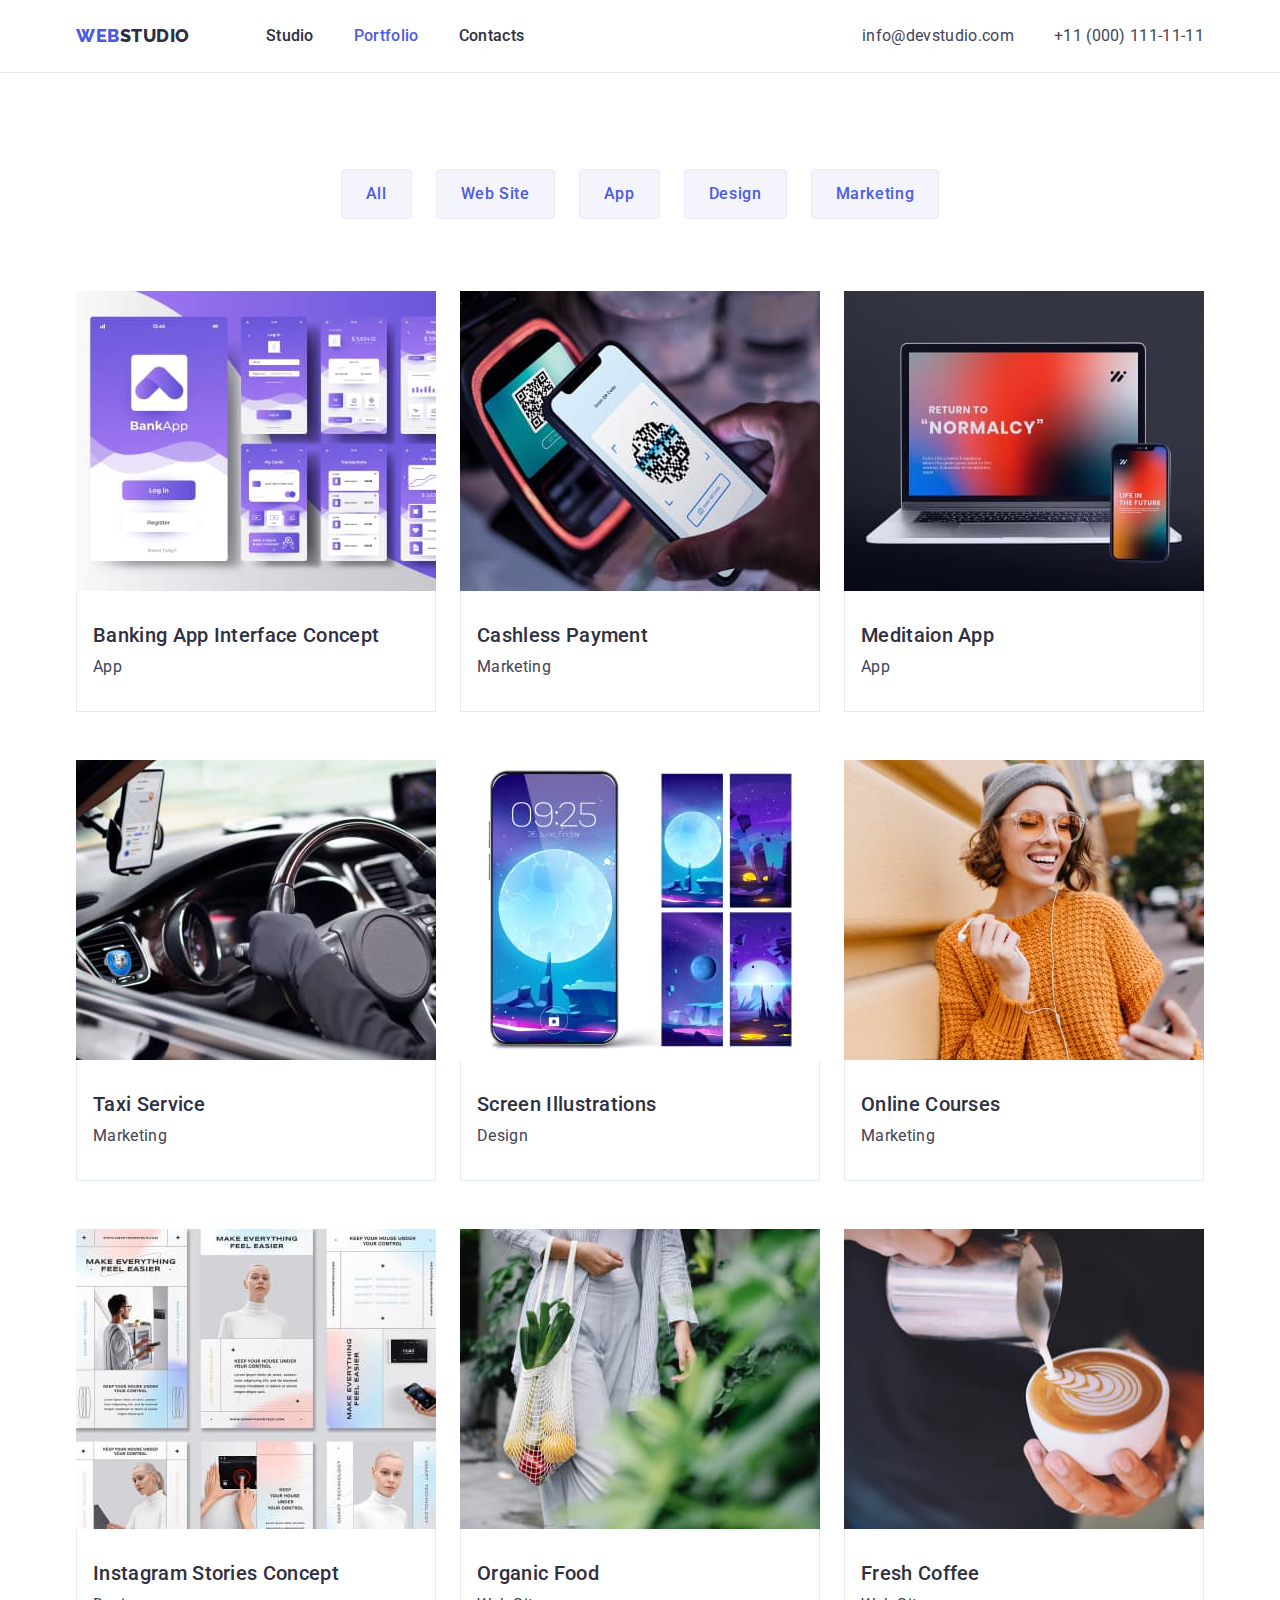
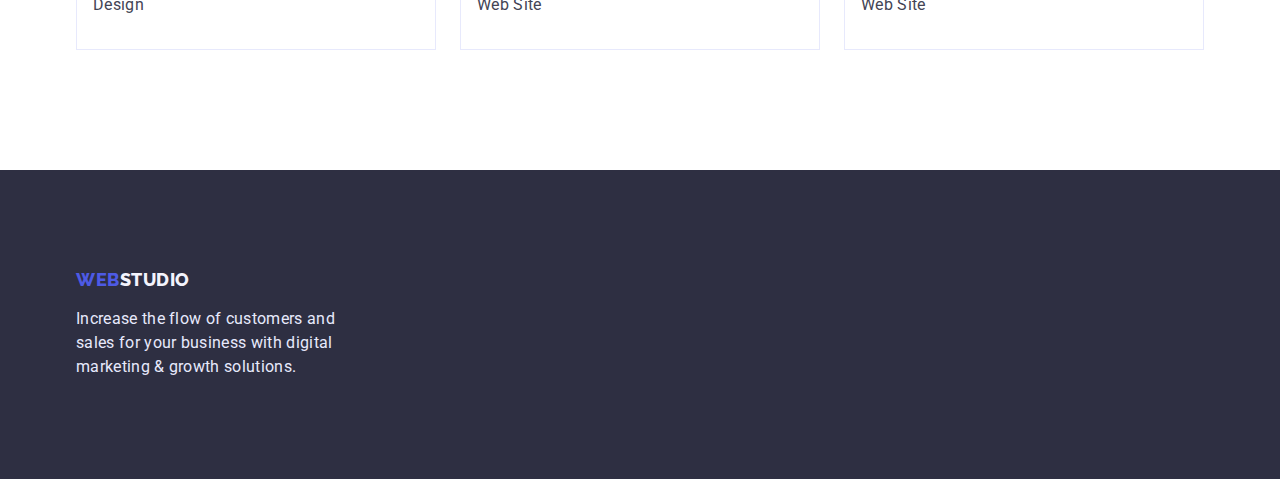
==== portfolio.html @ dbc387be "Initial commit" ====
<!DOCTYPE html>
<html lang="en">
  <head>
    <meta charset="UTF-8" />
    <meta http-equiv="X-UA-Compatible" content="IE=edge" />
    <meta name="viewport" content="width=device-width, initial-scale=1.0" />
    <title>Document</title>
    <link href="https://fonts.googleapis.com/css2?family=Raleway:wght@800&family=Roboto:wght@400;500;700;900&display=swap" rel="stylesheet">
    <link rel="stylesheet" href="https://cdnjs.cloudflare.com/ajax/libs/modern-normalize/1.1.0/modern-normalize.min.css">
    <link rel="stylesheet" href="./css/style.css">
  </head>
  <body>
    <header class="icon nav-list">
      <div class="container main-nav">
      <a href="./index.html" class="icon-link"><span>WEB</span>STUDIO</a>
      <nav class="items">
        <ul class="site-nav list">
          <li class="item"><a href="./index.html">Studio</a></li>
          <li class="item"><a href="./portfolio.html" class="link current">Portfolio</a></li>
          <li class="item"><a href="">Contacts</a></li>
        </ul>
      </nav>
      <address class="items-nav">
        <ul class="auth-nav list">
          <li class="item"><a href="email:info@devstudio.com">info@devstudio.com</a></li>
          <li class="item"><a href="tel:+11(000)1111111">+11 (000) 111-11-11</a></li>
        </ul>
      </address>
      </div>
    </header>



       <main>
      <section class="item-nav">
        <div class="container">
        <h1 class="title headline">examples</h1>
        <ul class="group-button">
          <li class="btn"><button type="button" class="btn-group">All</button></li>
          <li class="btn"><button type="button" class="btn-group">Web Site</button></li>
          <li class="btn"><button type="button" class="btn-group">App</button></li>
          <li class="btn"><button type="button" class="btn-group">Design</button></li>
          <li class="btn"><button type="button" class="btn-group">Marketing</button></li>
        </ul>
        <ul class="gallery">
          <li class="item-picture">
            <img src="./images/example1.jpg" alt="Banking App" width="360" />
            <div class="item-text">
            <h2 class="gallery-title">Banking App Interface Concept</h2>
            <p>App</p>
            </div>
          </li>
          <li class="item-picture">
            <img src="./images/example2.jpg" alt="Cashless Payment" width="360" />
            <div class="item-text">
            <h2 class="gallery-title">Cashless Payment</h2>
            <p>Marketing</p>
            </div>
          </li>
          <li class="item-picture">
            <img src="./images/example3.jpg" alt="Meditation App" width="360" />
            <div class="item-text">
            <h2 class="gallery-title">Meditaion App</h2>
            <p>App</p>
            </div>
          </li>
          <li class="item-picture">
            <img src="./images/example4.jpg" alt="Taxi Service" width="360" />
            <div class="item-text">
            <h2 class="gallery-title">Taxi Service</h2>
            <p>Marketing</p>
            </div>
          </li>
          <li class="item-picture">
            <img src="./images/example5.jpg" alt="Screen Illustrations" width="360" />
            <div class="item-text">
            <h2 class="gallery-title">Screen Illustrations</h2>
            <p>Design</p>
            </div>
          </li>
          <li class="item-picture">
            <img src="./images/example6.jpg" alt="Online Courses" width="360" />
            <div class="item-text">
            <h2 class="gallery-title">Online Courses</h2>
            <p>Marketing</p>
            </div>
          </li>
          <li class="item-picture">
            <img src="./images/example7.jpg" alt="Instagram Stories Concept" width="360" />
            <div class="item-text">
            <h2 class="gallery-title">Instagram Stories Concept</h2>
            <p>Design</p>
            </div>
          </li>
          <li class="item-picture">
            <img src="./images/example8.jpg" alt="Organic Food" width="360" />
            <div class="item-text">
            <h2 class="gallery-title">Organic Food</h2>
            <p>Web Site</p>
            </div>
          </li>
          <li class="item-picture">
            <img src="./images/example9.jpg" alt="Fresh Coffee" width="360" />
            <div class="item-text">
            <h2 class="gallery-title">Fresh Coffee</h2>
            <p>Web Site</p>
            </div>
          </li>
        </ul>
        </div>
      </section>
    </main>


    <footer class="footer-content">
      <div class="container content-text">
        <div class="quote-link">
      <a href="./index.html" class="icon-link"><span>WEB</span>STUDIO</a>
      <p class="text">
        Increase the flow of customers and sales for your business with digital
        marketing & growth solutions.
      </p>
        </div>
    </div>
    </footer>
    </body>
  </html>
---- css/style.css ----
/* файл index.html */
:root {
    --brand-color: #2E2F42;
    --main-color-text: #434455;
    --accent-color: #4D5AE5;
    --white-color: #FFFFFF;
    --secondary-background-color: #F4F4FD;
    --secondary-color-text: #E7E9FC;
    --color-hover: #404BBF;
}
body {
    background-color: var(--white-color);
    color:  var(--main-color-text);
    font-family: Roboto, sans-serif;
    letter-spacing: 0.02em;
}
ul {
    margin: 0;
    padding: 0;
    list-style: none;
}
.container {
    width: 1158px;
    margin: 0 auto;
    padding: 0 15px;
}
h1,h2,h3 {
    margin-top: 0;
    margin-bottom: 0;
}

/* logo */
.icon a {
    color: var(--brand-color);
    text-decoration: none;
    line-height: 1.33;
}
.icon a:hover, .icon a:focus {
    color: var(--color-hover);
   }
.main-nav{
    
    display: flex;
    align-items: center;
}
.icon-link {
    color: var(--accent-color);
    font-family: Raleway, sans-serif;
    font-weight: 800;
    font-size: 18px;
    letter-spacing: 0.03em;
}
span {
    color: var(--accent-color);
}
/* Ефект поточної сторінки */
.site-nav .link.current {
    color: var(--accent-color);
}
/* hero */
.words {
    padding: 188px 0;
    text-align: center;
    background-color: var(--brand-color);
}
.hero-title {
    width: 496px;
    margin-bottom: 48px;
    margin-left: auto;
    margin-right: auto;

    color: var(--white-color);
    font-size: 56px;
    line-height: 1.07;   
}
.button {
    
    border-radius: 4px;
    padding: 16px 32px;
    min-width: 169px;

    background-color: var(--accent-color);
    color: var(--white-color);
    font-family: inherit;
    font-weight: 500;
    font-size: 16px;
    line-height: 1.5;
    letter-spacing: 0.04em;
    cursor: pointer;
    border: none;
    
}
.button:hover, .button:focus {
    background-color: var(--color-hover);
}

/* site-nav */
.list {
    margin: 0;
    padding: 0;
}
.items {
    margin-left: 76px;
}
.site-nav{
    display: flex;
}
.site-nav a {
    display: block;
    font-weight: 500;
    font-size: 16px;
    line-height: 1.5;
    padding-top: 24px;
    padding-bottom: 24px;
}
.site-nav .item +.item {
    margin-left: 40px;
}

/* auth-nav */
.auth-nav a {
    display: block;
    color: var(--main-color-text);
    font-style: normal;
    font-weight: 400;
    font-size: 16px;
    line-height: 1.5;
    padding-top: 24px;
    padding-bottom: 24px;
}
.items-nav {
    margin-left: auto;
}
.auth-nav {
    display: flex;
}
.auth-nav .item + .item {
    margin-left: 40px;
}

/* section */

.section-title {
    margin-bottom: 8px;
    
    color: var(--brand-color);
    font-weight: 500;
    font-size: 20px;
    line-height: 1.2;
}
.headline {
    display: none;
}
.section-text { 
    display: flex;
}
.section-text .item {
    width: calc((100% - 72px) / 4);
}
.section-text .item + .item {
    margin-left: 24px;
}
.section-caption {
    padding-bottom: 120px;
}

.subtitle {
    margin-bottom: 72px;

    color: var(--brand-color);
    font-size: 36px;
    line-height: 1.1;
    text-align: center;
}
.section-subtitle {
    display: flex;
}
.section-subtitle .pic {
    width: calc((100% - 48px)/ 3);
}
.section-subtitle .pic + .pic {
    margin-left: 24px;
}

.section-subtitle .item {
    width: calc((100% - 72px) / 4);
}
.section-subtitle .item + .item {
    margin-left: 24px;
}
.item .list {
    text-align: center;
}


img {
    display: block;
    max-width: 100%;
    height: auto;
}
.list-text {
    box-shadow: 0px 1px 6px rgba(46, 47, 66, 0.08), 0px 1px 1px rgba(46, 47, 66, 0.16), 0px 2px 1px rgba(46, 47, 66, 0.08);
    border-radius: 0px 0px 4px 4px;
    padding: 32px 0;

    background-color: var(--white-color);
}
.text {
    margin: 0;

    color: var(--main-color-text);
    font-size: 16px;
    line-height: 1.5;
}
.title-desc {

    background-color: var(--secondary-background-color);
}
.section {
    padding: 120px 0;
}
.desc {
    text-align: center;
    margin: 0;

    color: var(--main-color-text);
    font-size: 16px;
    line-height: 1.5;
}

/* footer */

.footer-content {
    padding: 100px 0;
    background-color: var(--brand-color);
}

.footer-content a {
      
    color: var(--secondary-background-color);
    line-height: 1.16;
    text-decoration: none;
}
.footer-content .text {      
    margin-top: 16px;
    color: var(--secondary-color-text);  
}

.quote-link {
    width: 264px;
}




/* portfolio.html */
/* --brand-color: #2E2F42;
    --main-color-text: #434455;
    --accent-color: #4D5AE5;
    --white-color: #FFFFFF;
    --secondary-background-color: #F4F4FD;
    --secondary-color-text: #E7E9FC;
    --color-hover: #404BBF; */

/* header */

.nav-list {
    border-bottom: 1px solid var(--secondary-color-text);
}



/* button */
.item-nav {
    padding-top: 96px;
    padding-bottom: 120px;
    
}
.btn-group {
    padding: 12px 24px;
    
    background-color: var(--secondary-background-color);
    color: var(--accent-color);
    font-family: Roboto, sans-serif;
    font-weight: 500;
    font-size: 16px;
    line-height: 1.5;
    letter-spacing: 0.04em;
    cursor: pointer;
    border-radius: 4px;
    border: 1px solid var(--secondary-color-text);
}
.btn-group:hover, .btn-group:focus {
    background-color: var(--color-hover);
    color: var(--white-color);  
}
.group-button .btn + .btn {
    margin-left: 24px;
}
.group-button {
    margin-bottom: 72px;
    display: flex;
    justify-content: center;

}
.gallery {
    display: flex;
    flex-wrap: wrap;
    
}
.gallery .item-picture {   
    margin-bottom: 48px;
}
.gallery-title {
    margin-bottom: 8px;
   
    color: var(--brand-color);
    font-weight: 500;
    font-size: 20px;
    line-height: 1.2;
}
.gallery p {
    
    margin: 0;
    font-weight: 400;
    font-size: 16px;
    line-height: 1.5;
}

.item-picture {
    width: calc((100% - 48px)/ 3);
    margin-right: 24px;
}
.item-picture:nth-child(3n) {
    margin-right: 0;
}
.item-picture:nth-last-child(-n+3){
    margin-bottom: 0 ;
}
.item-text {
    border: 1px solid var(--secondary-color-text);
    border-top: none;
    padding: 32px 0 32px 16px;

}
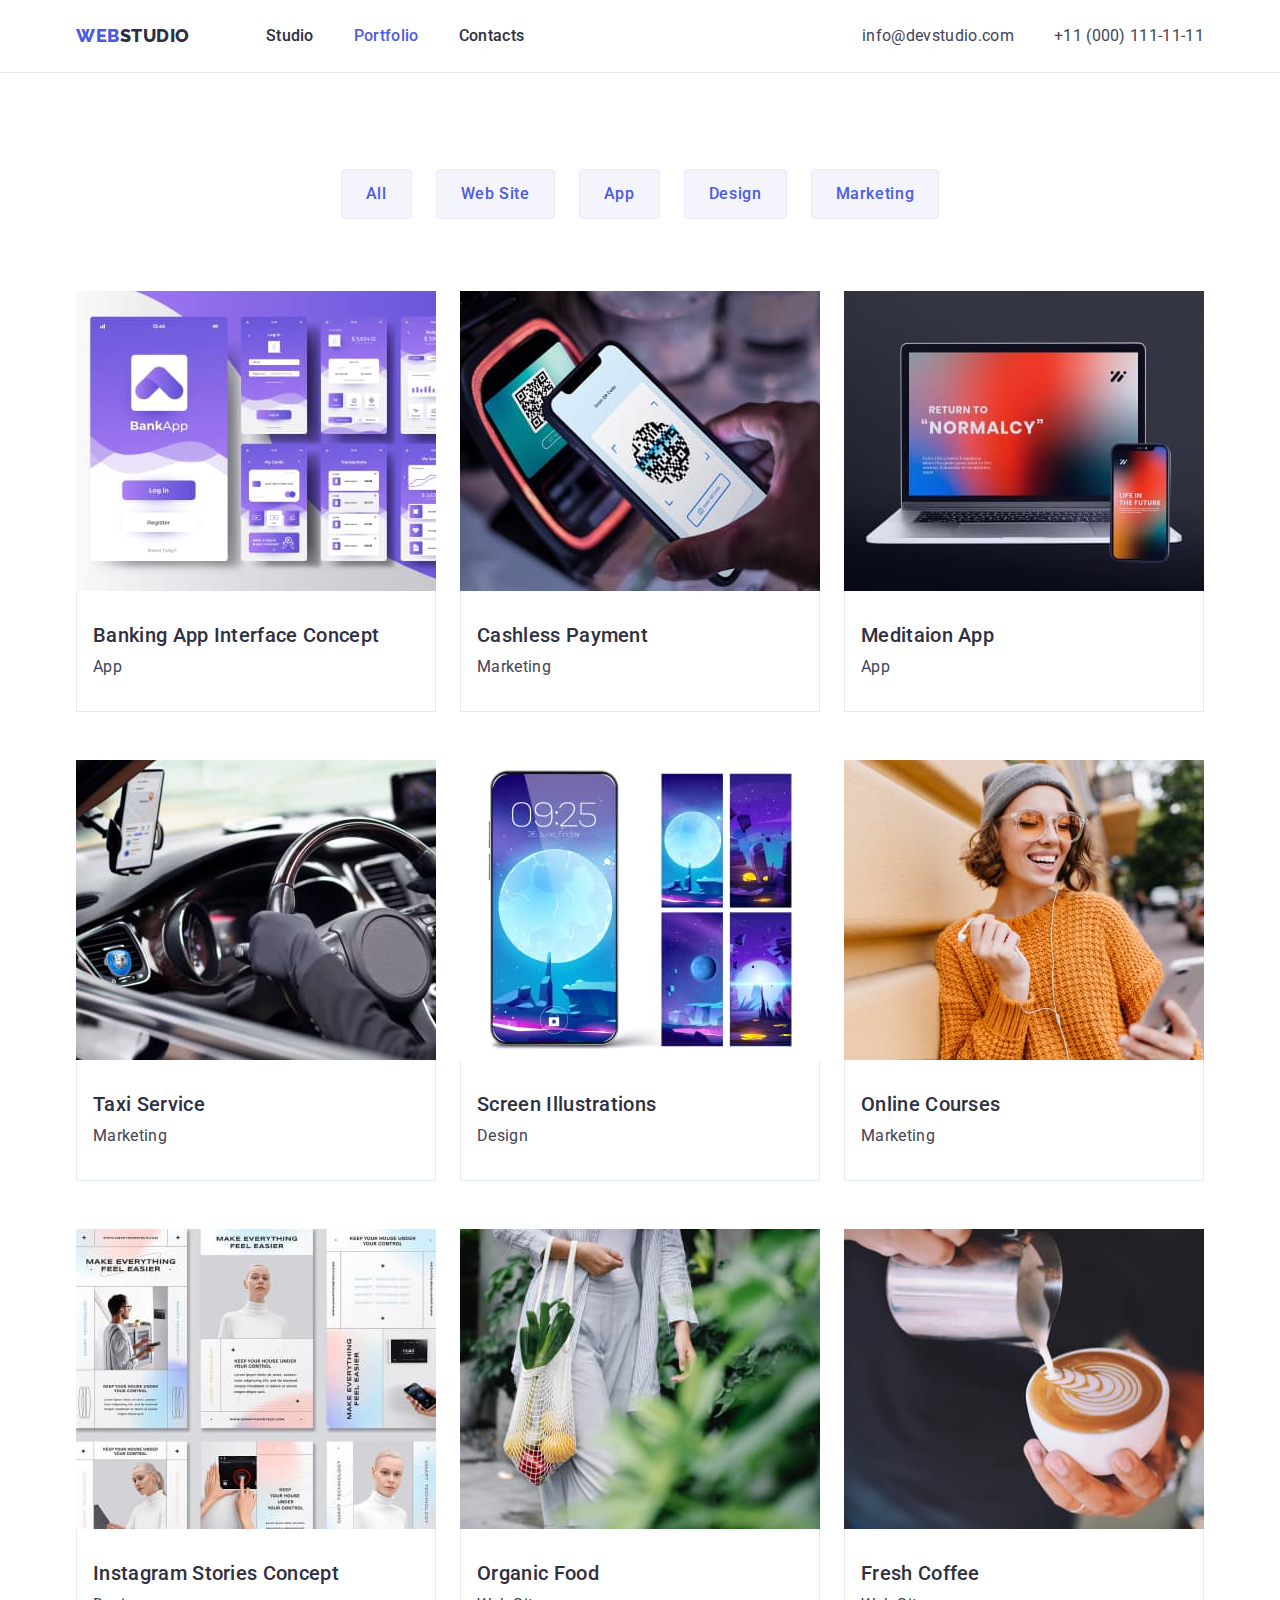
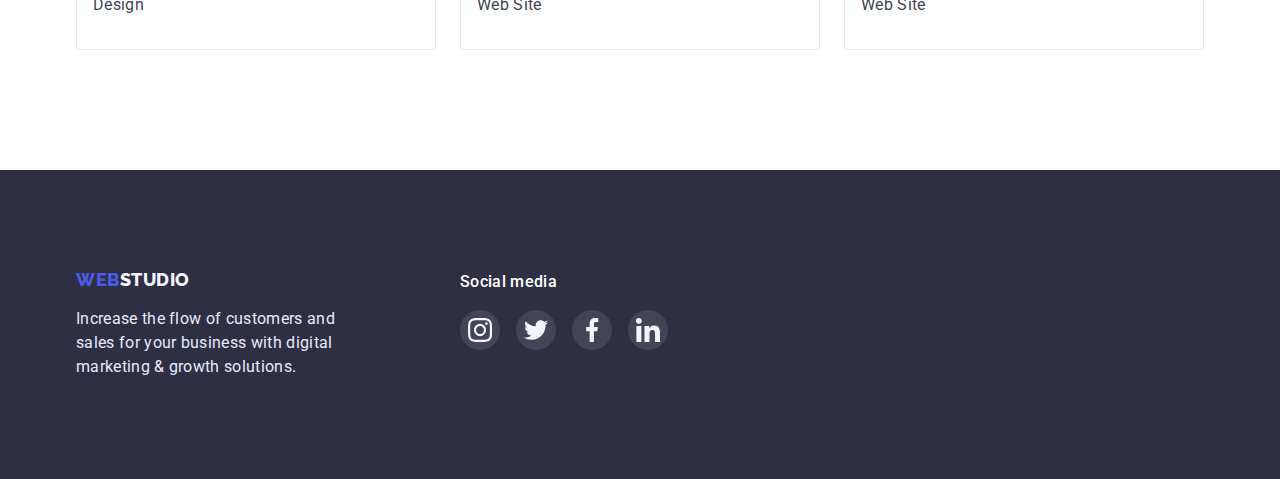
==== commit 8f3b09dc: "Оновлення до 4 завдання" ====
--- a/portfolio.html
+++ b/portfolio.html
@@ -42,6 +42,7 @@
           <li class="btn"><button type="button" class="btn-group">Design</button></li>
           <li class="btn"><button type="button" class="btn-group">Marketing</button></li>
         </ul>
+        
         <ul class="gallery">
           <li class="item-picture">
             <img src="./images/example1.jpg" alt="Banking App" width="360" />
@@ -114,14 +115,53 @@
 
     <footer class="footer-content">
       <div class="container content-text">
-        <div class="quote-link">
+      <div class="quote-link">
       <a href="./index.html" class="icon-link"><span>WEB</span>STUDIO</a>
       <p class="text">
         Increase the flow of customers and sales for your business with digital
         marketing & growth solutions.
       </p>
-        </div>
-    </div>
+      </div>
+      
+
+      <div class="social-item">
+        <h3 class="social-media ">Social media</h3>
+      <ul class="social-list-media">
+        <li>
+          <a class="social-link">
+          <svg class="social-list-icon" width="24" height="24">
+            <use href="./images/icons.svg#icon-instagram"></use>
+          </svg>
+        </a>
+        </li>
+
+        <li>
+          <a class="social-link">
+          <svg class="social-list-icon" width="24" height="24">
+            <use href="./images/icons.svg#icon-twitter"></use>
+          </svg>
+        </a>
+        </li>
+
+        <li>
+          <a class="social-link">
+          <svg class="social-list-icon" width="24" height="24">
+            <use href="./images/icons.svg#icon-facebook"></use>
+          </svg>
+        </a>
+        </li>
+
+        <li>
+          <a class="social-link">
+          <svg class="social-list-icon" width="24" height="24">
+            <use href="./images/icons.svg#icon-linkedin"></use>
+          </svg>
+        </a>
+        </li>
+      </ul>
+      </div>
+      </div>
+      
     </footer>
     </body>
   </html>
--- a/css/style.css
+++ b/css/style.css
@@ -7,6 +7,7 @@
     --secondary-background-color: #F4F4FD;
     --secondary-color-text: #E7E9FC;
     --color-hover: #404BBF;
+    --border-color: #8E8F99;
 }
 body {
     background-color: var(--white-color);
@@ -58,7 +59,18 @@
     color: var(--accent-color);
 }
 /* hero */
+
 .words {
+    width: 1440px;
+    height: 600px;
+    margin-left: auto;
+    margin-right: auto;
+    background-image: url(../images/overlay.jpg);
+    background-repeat: no-repeat;
+    background-position: center;
+    background-size: cover;
+    background-image: linear-gradient(rgba(46, 47, 66, 0.7), rgba(46, 47, 66, 0.7)), url(../images/overlay.jpg);
+
     padding: 188px 0;
     text-align: center;
     background-color: var(--brand-color);
@@ -148,6 +160,14 @@
     font-size: 20px;
     line-height: 1.2;
 }
+.stage-icon {
+    display: flex;
+    justify-content: center;
+    align-items: center;
+    background-color: var(--secondary-background-color);
+    height: 112px;
+    margin-bottom: 8px;
+}
 .headline {
     display: none;
 }
@@ -227,6 +247,60 @@
     font-size: 16px;
     line-height: 1.5;
 }
+.desc-text {
+    margin-bottom: 8px;
+}
+
+.social-list {
+    display: flex;
+    justify-content: center;
+    gap: 24px;
+    cursor: pointer;
+}
+
+.social-list-link {
+    display: flex;
+    justify-content: center;
+    align-items: center;
+    width: 40px;
+    height: 40px;
+    border-radius: 50%;
+    background-color: var(--accent-color);
+}
+.social-list-link:hover, .social-list-link:focus {
+    background-color: var(--color-hover);
+}
+
+
+
+.customers-item {
+    display: flex;
+    
+}
+
+.link-customers {
+    padding: 16px 32px;
+    border: 1px solid var(--border-color);
+    border-radius: 4px;  
+    cursor: pointer;
+}
+.link-customers:hover, .link-customers:focus {
+    border-color: var(--color-hover);
+}
+
+.customers-item .link + .link {
+    margin-left: 24px;
+}
+.customers-icon {
+    fill: var(--border-color);
+}
+.customers-icon:hover,.customers-icon:focus {
+    fill: var(--color-hover);
+}
+
+
+
+
 
 /* footer */
 
@@ -248,8 +322,42 @@
 
 .quote-link {
     width: 264px;
-}
-
+    
+}
+.content-text {
+    display: flex;
+}
+
+
+.social-media {
+    margin-bottom: 16px;
+    color: var(--white-color);
+    font-weight: 500;
+    font-size: 16px;
+    line-height: 1.5;
+    letter-spacing: 0.02em;
+}
+
+.social-list-media{
+    display: flex;
+    gap: 16px;
+
+}
+
+.social-link  {
+    display: flex;
+    justify-content: center;
+    align-items: center;
+    width: 40px;
+    height: 40px;
+    border-radius: 50%;
+    background-color: rgba(255, 255, 255, 0.1);
+    cursor: pointer;
+    
+}
+.social-item {
+    margin-left: 120px;
+}
 
 
 
@@ -293,6 +401,7 @@
 .btn-group:hover, .btn-group:focus {
     background-color: var(--color-hover);
     color: var(--white-color);  
+    box-shadow: 0px 3px 1px rgba(0, 0, 0, 0.1), 0px 2px 1px rgba(0, 0, 0, 0.08), 0px 2px 2px rgba(0, 0, 0, 0.12);
 }
 .group-button .btn + .btn {
     margin-left: 24px;
@@ -343,7 +452,9 @@
     padding: 32px 0 32px 16px;
 
 }
-
-
-
-
+.item-text:hover, .item-text:focus {
+    box-shadow: 0px 1px 6px rgba(46, 47, 66, 0.08), 0px 1px 1px rgba(46, 47, 66, 0.16), 0px 2px 1px rgba(46, 47, 66, 0.08);
+}
+
+
+
